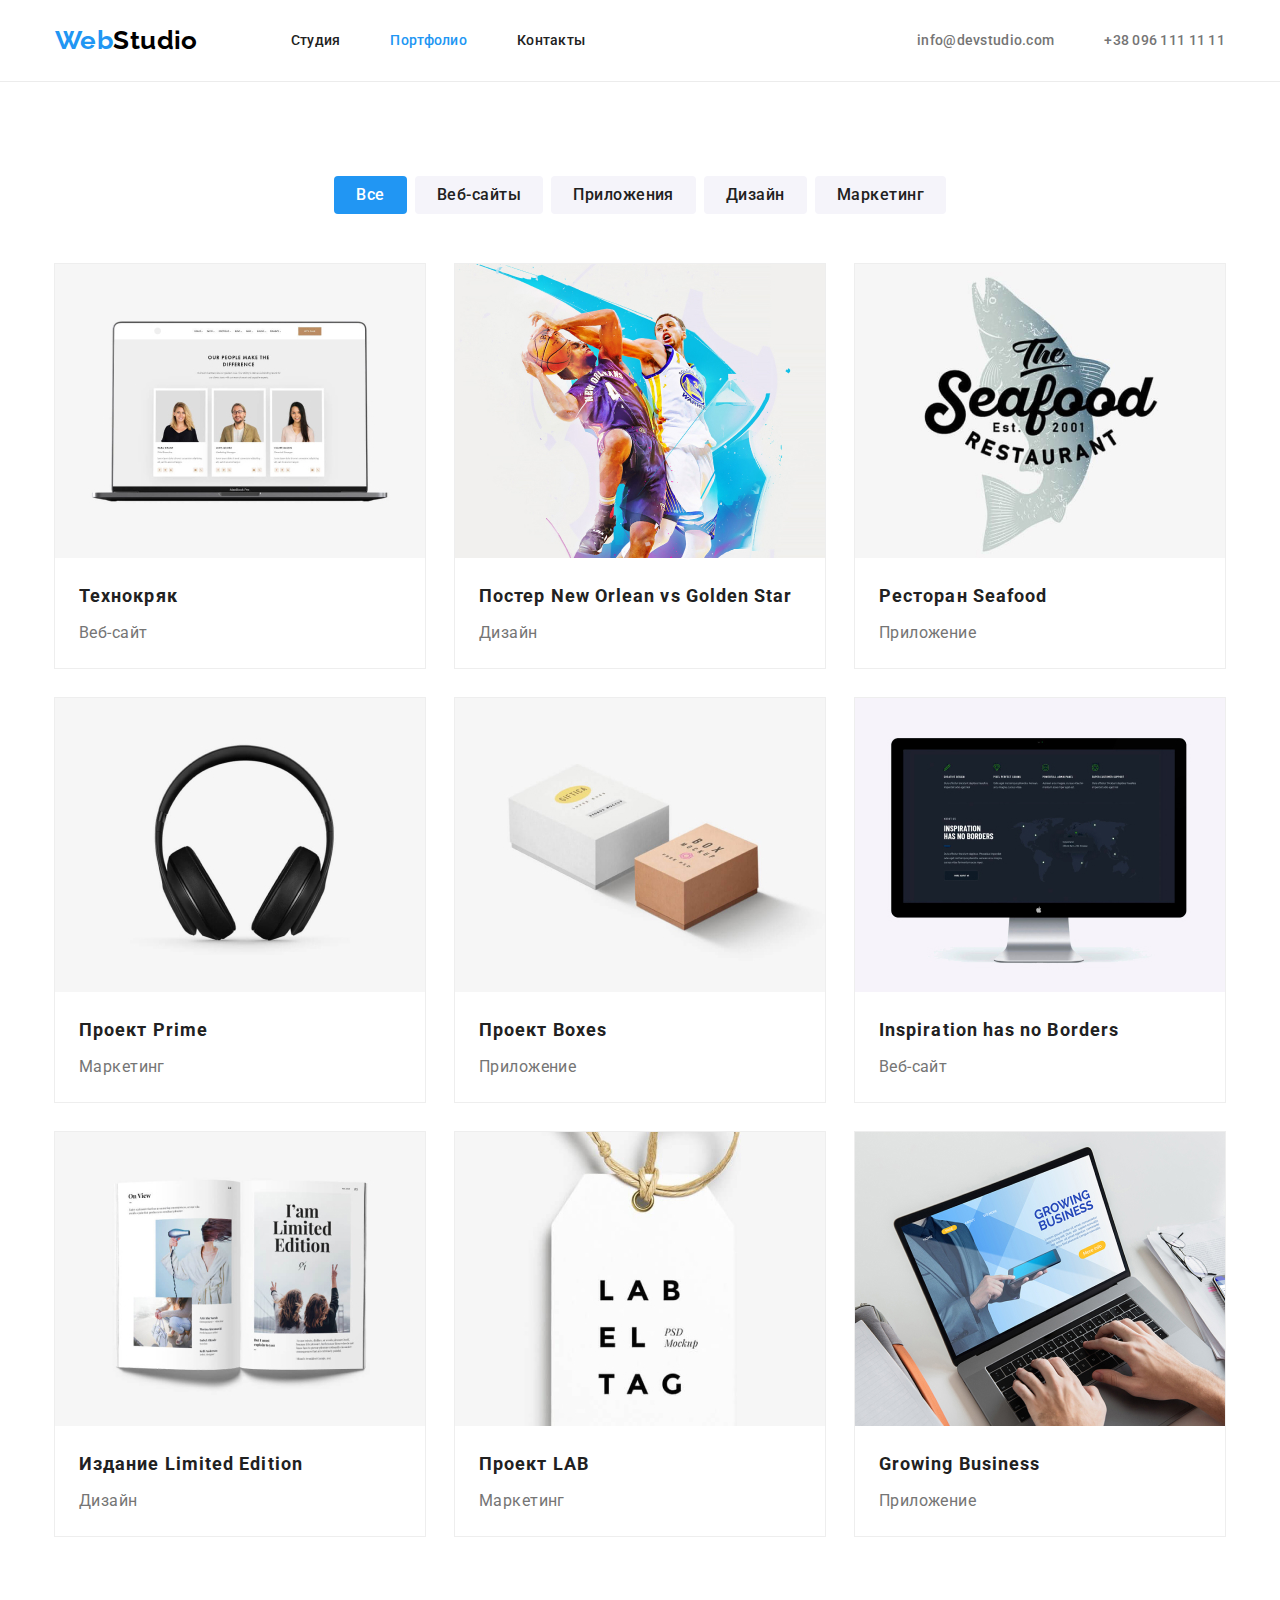
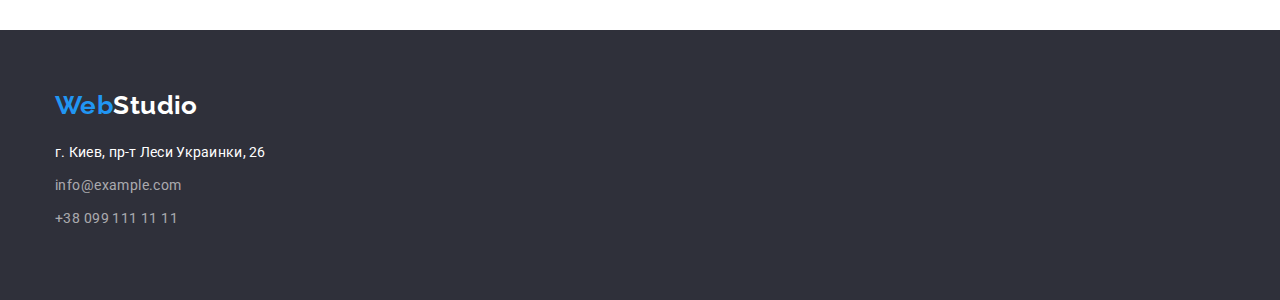
==== portfolio.html @ 04d359d9 "основа ДЗ № 4" ====
<!DOCTYPE html>
<html lang="ru">
  <head>
    <meta charset="UTF-8" />
    <meta name="viewport" content="width=device-width, initial-scale=1.0" />
    <title>Portfolio</title>
    <link rel="preconnect" href="https://fonts.gstatic.com" />
    <link
      href="https://fonts.googleapis.com/css2?family=Raleway:wght@700&family=Roboto:wght@400;500;700;900&display=swap"
      rel="stylesheet"
    />
    <link
      rel="stylesheet"
      href="https://cdnjs.cloudflare.com/ajax/libs/modern-normalize/1.0.0/modern-normalize.min.css"
    />
    <link rel="stylesheet" href="./css/styles.css" />
  </head>
  <body>
    <header class="header">
      <div class="container">
        <nav class="nav-wrapper">
          <a href="./index.html" lang="en" class="logo">
            <span class="logo-web">Web</span>Studio</a
          >

          <ul class="site-nav list">
            <li class="item"><a href="./index.html" class="link">Студия</a></li>
            <li class="item">
              <a href="./portfolio.html" class="link current">Портфолио</a>
            </li>
            <li class="item"><a href="" class="link">Контакты</a></li>
          </ul>
        </nav>

        <ul class="auth-nav list">
          <li class="item">
            <a href="mailto:info@devstudio.com" class="link"
              >info@devstudio.com</a
            >
          </li>
          <li class="item">
            <a href="tel:+380961111111" class="link">+38 096 111 11 11</a>
          </li>
        </ul>
      </div>
    </header>

    <main>
      <section class="section">
        <div class="container">
          <ul class="list btn-filter-list">
            <li class="btn-filter-item">
              <button type="button" class="btn btn-filter current">Все</button>
            </li>
            <li class="btn-filter-item">
              <button type="button" class="btn btn-filter">Веб-сайты</button>
            </li>
            <li class="btn-filter-item">
              <button type="button" class="btn btn-filter">Приложения</button>
            </li>
            <li class="btn-filter-item">
              <button type="button" class="btn btn-filter">Дизайн</button>
            </li>
            <li class="btn-filter-item">
              <button type="button" class="btn btn-filter">Маркетинг</button>
            </li>
          </ul>

          <h1 class="section-title-hidden">Портфолио</h1>

          <ul class="list cards">
            <li class="card">
              <a href="">
                <img
                  src="./images/project1.jpg"
                  alt="проект технокряк"
                  width="370"
                  height="294"
                />
                <div class="card-content">
                  <h2 class="project-title">Технокряк</h2>
                  <p class="project-subtitle">Веб-сайт</p>
                </div>
              </a>
            </li>
            <li class="card">
              <a href="">
                <img
                  src="./images/project2.jpg"
                  alt="проект Постер New Orlean vs Golden Star"
                  width="370"
                  height="294"
                />
                <div class="card-content">
                  <h2 class="project-title">
                    Постер New Orlean vs Golden Star
                  </h2>
                  <p class="project-subtitle">Дизайн</p>
                </div>
              </a>
            </li>
            <li class="card">
              <a href="">
                <img
                  src="./images/project3.jpg"
                  alt="проект Ресторан Seafood"
                  width="370"
                  height="294"
                />
                <div class="card-content">
                  <h2 class="project-title">Ресторан Seafood</h2>
                  <p class="project-subtitle">Приложение</p>
                </div>
              </a>
            </li>
            <li class="card">
              <a href="">
                <img
                  src="./images/project4.jpg"
                  alt="проект Проект Prime"
                  width="370"
                  height="294"
                />
                <div class="card-content">
                  <h2 class="project-title">Проект Prime</h2>
                  <p class="project-subtitle">Маркетинг</p>
                </div>
              </a>
            </li>
            <li class="card">
              <a href="">
                <img
                  src="./images/project5.jpg"
                  alt="проект Проект Boxes"
                  width="370"
                  height="294"
                />
                <div class="card-content">
                  <h2 class="project-title">Проект Boxes</h2>
                  <p class="project-subtitle">Приложение</p>
                </div>
              </a>
            </li>
            <li class="card">
              <a href="">
                <img
                  src="./images/project6.jpg"
                  alt="проект Inspiration has no Borders"
                  width="370"
                  height="294"
                />
                <div class="card-content">
                  <h2 class="project-title">Inspiration has no Borders</h2>
                  <p class="project-subtitle">Веб-сайт</p>
                </div>
              </a>
            </li>
            <li class="card">
              <a href="">
                <img
                  src="./images/project7.jpg"
                  alt="проект Издание Limited Edition"
                  width="370"
                  height="294"
                />
                <div class="card-content">
                  <h2 class="project-title">Издание Limited Edition</h2>
                  <p class="project-subtitle">Дизайн</p>
                </div>
              </a>
            </li>
            <li class="card">
              <a href="">
                <img
                  src="./images/project8.jpg"
                  alt="проект Проект LAB"
                  width="370"
                  height="294"
                />
                <div class="card-content">
                  <h2 class="project-title">Проект LAB</h2>
                  <p class="project-subtitle">Маркетинг</p>
                </div>
              </a>
            </li>
            <li class="card">
              <a href="">
                <img
                  src="./images/project9.jpg"
                  alt="проект Growing Business"
                  width="370"
                  height="294"
                />
                <div class="card-content">
                  <h2 class="project-title">Growing Business</h2>
                  <p class="project-subtitle">Приложение</p>
                </div>
              </a>
            </li>
          </ul>
        </div>
      </section>
    </main>

    <footer class="footer">
      <div class="container">
        <a href="./index.html" class="logo logo-footer"
          ><span class="logo-web">Web</span>Studio</a
        >

        <address>
          <ul class="auth-nav-footer list">
            <li class="item">
              <a
                href="https://goo.gl/maps/oSqtVdrNRLuUKtEEA"
                class="auth-nav address"
              >
                г. Киев, пр-т Леси Украинки, 26
              </a>
            </li>
            <li class="item">
              <a href="mailto:info@example.com" class="footer-contact"
                >info@example.com</a
              >
            </li>
            <li class="item">
              <a href="tel:+380991111111" class="footer-contact"
                >+38 099 111 11 11</a
              >
            </li>
          </ul>
        </address>
      </div>
    </footer>
  </body>
</html>
---- css/styles.css ----
:root {
  --primary-text-color: #212121;
  --secondary-text-color: #757575;
  --accent-color: #2196f3;
  --primary-bg-color: #ffffff;
  --secondary-bg-color: #2f303a;
  --third-bg-color: #f5f4fa;
}

*,
*::before,
*::after {
  box-sizing: border-box;
}

h1,
h2,
h3,
h4,
h5,
h6,
ul,
ol,
li,
p,
img,
a,
button {
  margin: 0;
  padding: 0;
}

body {
  background-color: var(--primary-bg-color);
  color: var(--primary-text-color);
  font-family: "Roboto", sans-serif;
  font-weight: 500;
  font-size: 14px;
  line-height: 1.143;
  letter-spacing: 0.03em;
}

img {
  display: block;
  /* width: 100%; */
  /* height: auto; */
}

.section-title-hidden {
  position: absolute;
  width: 1px;
  height: 1px;
  margin: -1px;
  border: 0;
  padding: 0;

  white-space: nowrap;
  clip-path: inset(100%);
  clip: rect(0 0 0 0);
  overflow: hidden;
}

.list {
  list-style: none;
}
.container {
  width: 1200px;
  margin: 0 auto;
  padding: 0 15px;
}

.header {
  border-bottom: 1px solid #ececec;
}

.header .container {
  display: flex;
  align-items: center;
}

.logo {
  padding-top: 25px;
  padding-bottom: 25px;
  margin-right: 93px;
  color: #000000;
  font-family: "Raleway", sans-serif;
  font-weight: 700;
  font-size: 26px;
  line-height: 1.192;
}

.site-nav,
.auth-nav {
  display: flex;
  letter-spacing: 0.02em;
}

.site-nav .item:not(:last-child),
.auth-nav .item:not(:last-child) {
  margin-right: 50px;
}

.site-nav .link {
  display: block;
  padding-top: 32px;
  padding-bottom: 32px;
}

.auth-nav .link {
  padding-top: 32px;
  padding-bottom: 32px;
}

.nav-wrapper {
  display: flex;
  align-items: center;
}

.auth-nav {
  margin-left: auto;
}

.section {
  padding-top: 94px;
  padding-bottom: 94px;
}

.section:nth-child(2) {
  padding-bottom: 0;
}

a,
.btn-filter {
  text-decoration: none;
  color: var(--primary-text-color);
}

.logo-web,
.site-nav .link:hover,
.site-nav .link:focus,
.auth-nav a:hover,
.auth-nav a:focus,
.auth-nav-footer a:hover,
.auth-nav-footer a:focus,
.list .current {
  color: var(--accent-color);
}

.auth-nav a,
.features-subtitle,
.project-subtitle,
.teammate-profession {
  color: var(--secondary-text-color);
}

.section.hero {
  min-height: 600px;
  padding: 200px 0;
  text-align: center;
}

.hero,
footer {
  background-color: var(--secondary-bg-color);
}

.hero-title,
.logo-footer,
.auth-nav-footer .address {
  color: var(--primary-bg-color);
}

.hero-title {
  margin-bottom: 30px;
  font-weight: 900;
  font-size: 44px;
  line-height: 1.363;
  letter-spacing: 0.06em;
  text-transform: uppercase;
}

.section-title {
  margin-bottom: 50px;
  font-weight: 700;
  font-size: 36px;
  line-height: 1.167;
  text-align: center;
}

.btn {
  display: inline-block;
  min-width: 73px;
  padding: 10px 32px;
  border: none;
  border-radius: 4px;

  font-family: inherit;
  font-weight: 700;
  font-size: 16px;
  line-height: 1.875;
  letter-spacing: 0.06em;
  text-align: center;
}

.btn-filter-list {
  display: flex;
  justify-content: center;
  align-items: center;
  margin-bottom: 50px;
}

.btn-filter {
  padding: 6px 22px;
  background-color: var(--third-bg-color);
  font-weight: 500;
  line-height: 1.625;
  letter-spacing: 0.03em;
}

.btn-filter-item:not(:last-child) {
  margin-right: 8px;
}

.btn:hover,
.btn:focus,
.btn.current {
  background-color: var(--accent-color);
  color: var(--primary-bg-color);
}

.features-title {
  margin-bottom: 10px;
  font-size: 14px;
  font-weight: 700;
  text-transform: uppercase;
}

.features-subtitle {
  font-weight: 400;
  line-height: 1.714;
}

.features-list {
  display: flex;
}

.features-list-item {
  min-width: 270px;
}

.features-list-item:not(:last-child) {
  margin-right: 30px;
}

.work-list {
  display: flex;
}

.work-list-item:not(:last-child) {
  margin-right: 30px;
}

.team {
  background-color: var(--third-bg-color);
}

.team-list {
  display: flex;
}

.teammate {
  background-color: var(--primary-bg-color);
  box-shadow: 0px 1px 3px rgba(0, 0, 0, 0.12), 0px 1px 1px rgba(0, 0, 0, 0.14),
    0px 2px 1px rgba(0, 0, 0, 0.2);
  border-radius: 0px 0px 4px 4px;
}

.teammate:not(:last-child) {
  margin-right: 30px;
}

.teammate-wrapper {
  padding: 30px;
}

.teammate-name {
  margin-bottom: 10px;
}

.teammate-name,
.teammate-profession {
  font-weight: 500;
  font-size: 16px;
  line-height: 1.187;
  text-align: center;
}

.teammate-profession {
  font-weight: 400;
}

address {
  font-style: inherit;
  font-weight: 400;
  line-height: 1.714;
  letter-spacing: 0.03em;
}

.cards {
  display: flex;
  flex-wrap: wrap;
  margin-top: -30px;
  margin-left: -30px;
}

.card {
  width: calc((100% - 60px - 30px) / 3);
  margin-top: 30px;
  margin-left: 30px;
  outline: 1px solid #eeeeee;
}

.card-content {
  padding: 20px 24px;
}

.project-title {
  margin-bottom: 4px;
  font-weight: 700;
  font-size: 18px;
  line-height: 2;
  letter-spacing: 0.06em;
}

.project-subtitle {
  font-weight: 400;
  font-size: 16px;
  line-height: 1.875;
}

.auth-nav-footer .footer-contact {
  color: rgba(255, 255, 255, 0.6);
}

.auth-nav-footer .item:not(last-child) {
  margin-bottom: 9px;
}

.footer {
  padding: 60px 0;
}

.logo-footer {
  padding-top: 0;
  padding-bottom: 0;
  display: inline-block;
  margin-bottom: 20px;
}
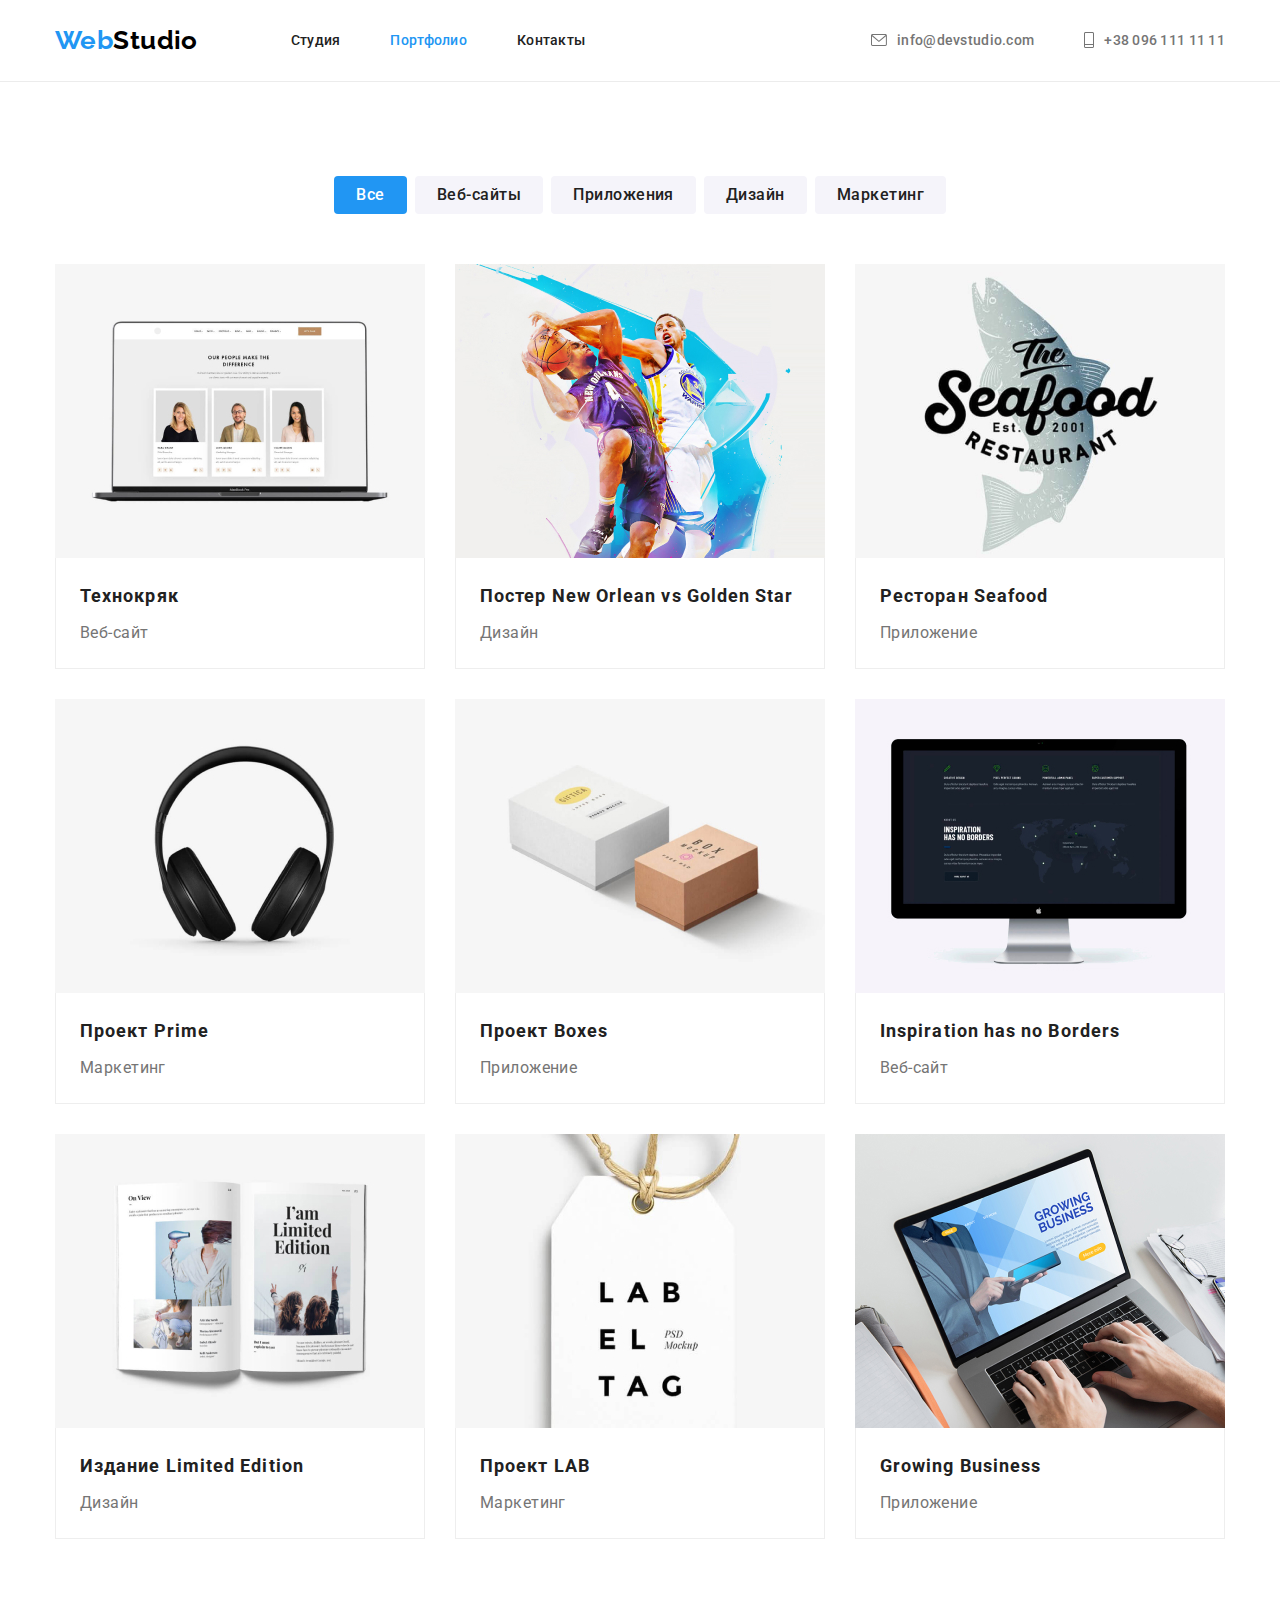
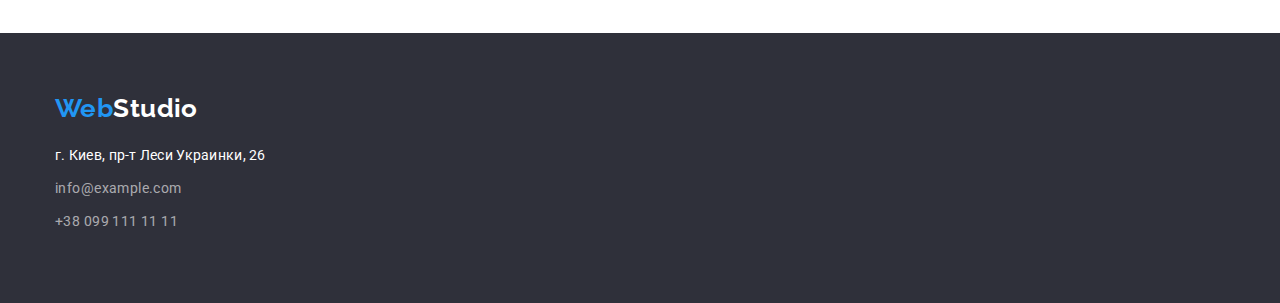
==== commit baa81ad0: "портфолио: скопирован header" ====
--- a/portfolio.html
+++ b/portfolio.html
@@ -24,7 +24,9 @@
           >
 
           <ul class="site-nav list">
-            <li class="item"><a href="./index.html" class="link">Студия</a></li>
+            <li class="item">
+              <a href="./index.html" class="link">Студия</a>
+            </li>
             <li class="item">
               <a href="./portfolio.html" class="link current">Портфолио</a>
             </li>
@@ -34,12 +36,30 @@
 
         <ul class="auth-nav list">
           <li class="item">
-            <a href="mailto:info@devstudio.com" class="link"
-              >info@devstudio.com</a
+            <a href="mailto:info@devstudio.com" class="auth-nav-link">
+              <svg
+                class="header-icon"
+                width="16"
+                height="12"
+                aria-label="envelope"
+              >
+                <use href="./icons/sprite.svg#envelope"></use>
+              </svg>
+              info@devstudio.com</a
             >
           </li>
           <li class="item">
-            <a href="tel:+380961111111" class="link">+38 096 111 11 11</a>
+            <a href="tel:+380961111111" class="auth-nav-link"
+              ><svg
+                class="header-icon"
+                width="10"
+                height="16"
+                aria-label="phone"
+              >
+                <use href="./icons/sprite.svg#phone"></use>
+              </svg>
+              +38 096 111 11 11</a
+            >
           </li>
         </ul>
       </div>
--- a/css/styles.css
+++ b/css/styles.css
@@ -5,6 +5,7 @@
   --primary-bg-color: #ffffff;
   --secondary-bg-color: #2f303a;
   --third-bg-color: #f5f4fa;
+  --icon-color: #afb1b8;
 }
 
 *,
@@ -30,6 +31,12 @@
   padding: 0;
 }
 
+img {
+  display: block;
+  max-width: 100%;
+  height: auto;
+}
+
 body {
   background-color: var(--primary-bg-color);
   color: var(--primary-text-color);
@@ -40,12 +47,6 @@
   letter-spacing: 0.03em;
 }
 
-img {
-  display: block;
-  /* width: 100%; */
-  /* height: auto; */
-}
-
 .section-title-hidden {
   position: absolute;
   width: 1px;
@@ -63,6 +64,7 @@
 .list {
   list-style: none;
 }
+
 .container {
   width: 1200px;
   margin: 0 auto;
@@ -106,9 +108,17 @@
   padding-bottom: 32px;
 }
 
-.auth-nav .link {
+.auth-nav-link {
+  display: flex;
+  align-items: center;
   padding-top: 32px;
   padding-bottom: 32px;
+  color: var(--secondary-text-color);
+}
+
+.header-icon {
+  margin-right: 10px;
+  fill: currentColor;
 }
 
 .nav-wrapper {
@@ -138,8 +148,8 @@
 .logo-web,
 .site-nav .link:hover,
 .site-nav .link:focus,
-.auth-nav a:hover,
-.auth-nav a:focus,
+.auth-nav-link:hover,
+.auth-nav-link:focus,
 .auth-nav-footer a:hover,
 .auth-nav-footer a:focus,
 .list .current {
@@ -157,6 +167,15 @@
   min-height: 600px;
   padding: 200px 0;
   text-align: center;
+  background-color: rgba(47, 48, 58, 0.4);
+  background-image: linear-gradient(
+      to right,
+      rgba(47, 48, 58, 0.4),
+      rgba(47, 48, 58, 0.4)
+    ),
+    url(../images/hero-bg.jpg);
+  background-repeat: no-repeat;
+  background-position: center;
 }
 
 .hero,
@@ -228,6 +247,21 @@
   color: var(--primary-bg-color);
 }
 
+.feature-icon-bg {
+  display: flex;
+  justify-content: center;
+  align-items: center;
+  width: 270px;
+  height: 120px;
+  background-color: var(--third-bg-color);
+  margin-bottom: 30px;
+}
+
+.feature-icon {
+  width: 70px;
+  height: 70px;
+}
+
 .features-title {
   margin-bottom: 10px;
   font-size: 14px;
@@ -237,7 +271,7 @@
 
 .features-subtitle {
   font-weight: 400;
-  line-height: 1.714;
+  line-height: 1.715;
 }
 
 .features-list {
@@ -297,15 +331,101 @@
 
 .teammate-profession {
   font-weight: 400;
+  margin-bottom: 16px;
+}
+
+.socials {
+  display: flex;
+  justify-content: space-around;
+}
+
+.social-link {
+  display: flex;
+  justify-content: center;
+  align-items: center;
+  width: 44px;
+  height: 44px;
+  border-radius: 50%;
+  color: var(--icon-color);
+}
+
+.social-link:hover,
+.social-link:focus {
+  background-color: var(--accent-color);
+  color: var(--primary-bg-color);
+  cursor: pointer;
+}
+
+.social-icon,
+.client-icon {
+  fill: currentColor;
+}
+
+.clients-list {
+  display: flex;
+  justify-content: space-between;
+}
+
+.client-link {
+  display: flex;
+  justify-content: center;
+  align-items: center;
+  width: 170px;
+  height: 90px;
+  border-radius: 4px;
+  border: 1px solid var(--icon-color);
+  color: var(--icon-color);
+}
+
+.client-link:hover,
+.client-link:focus {
+  border: 1px solid var(--accent-color);
+  color: var(--accent-color);
+}
+
+.container.footer-wrap {
+  display: flex;
 }
 
 address {
+  margin-right: 70px;
   font-style: inherit;
   font-weight: 400;
   line-height: 1.714;
   letter-spacing: 0.03em;
 }
 
+.footer-social-title {
+  margin-bottom: 20px;
+  color: var(--primary-bg-color);
+  text-transform: uppercase;
+}
+
+.footer-social {
+  width: 206px;
+}
+
+.footer-social-link {
+  display: flex;
+  justify-content: center;
+  align-items: center;
+  width: 44px;
+  height: 44px;
+  border-radius: 50%;
+  background-color: rgba(255, 255, 255, 0.1);
+  color: var(--primary-bg-color);
+}
+
+.footer-social-link:hover,
+.footer-social-link:focus {
+  background-color: var(--accent-color);
+  cursor: pointer;
+}
+
+.footer-social-icon {
+  fill: currentColor;
+}
+
 .cards {
   display: flex;
   flex-wrap: wrap;
@@ -314,14 +434,22 @@
 }
 
 .card {
-  width: calc((100% - 60px - 30px) / 3);
+  flex-basis: calc((100% / 3 - 30px));
   margin-top: 30px;
   margin-left: 30px;
-  outline: 1px solid #eeeeee;
+}
+
+.card:hover,
+.card:focus {
+  box-shadow: 0px 1px 1px rgba(0, 0, 0, 0.12), 0px 4px 4px rgba(0, 0, 0, 0.06),
+    1px 4px 6px rgba(0, 0, 0, 0.16);
 }
 
 .card-content {
   padding: 20px 24px;
+  border-right: 1px solid #eeeeee;
+  border-bottom: 1px solid #eeeeee;
+  border-left: 1px solid #eeeeee;
 }
 
 .project-title {
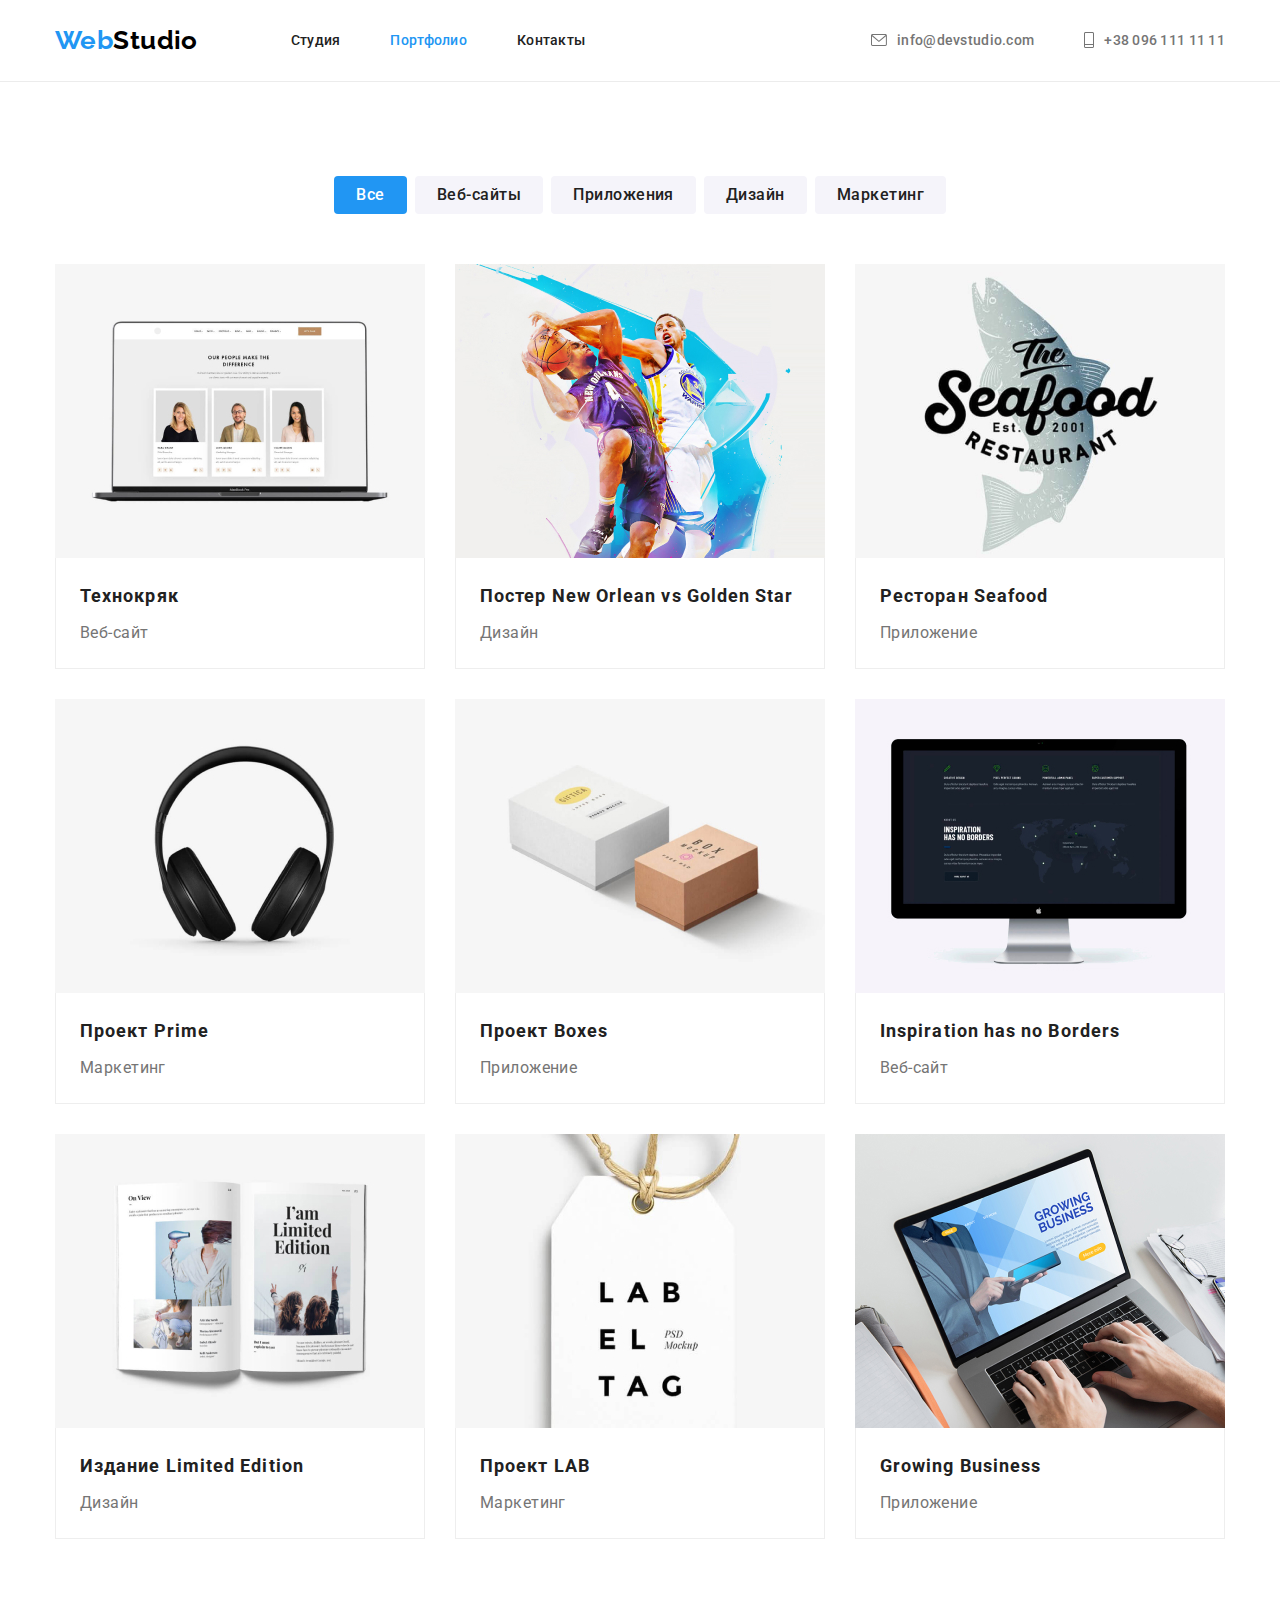
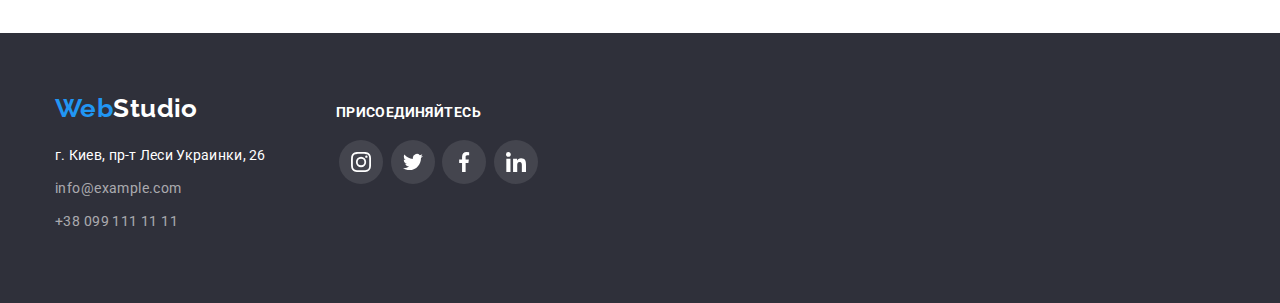
==== commit dab01c93: "добавлены размеры иконок feature" ====
--- a/portfolio.html
+++ b/portfolio.html
@@ -223,33 +223,89 @@
     </main>
 
     <footer class="footer">
-      <div class="container">
-        <a href="./index.html" class="logo logo-footer"
-          ><span class="logo-web">Web</span>Studio</a
-        >
-
-        <address>
-          <ul class="auth-nav-footer list">
-            <li class="item">
-              <a
-                href="https://goo.gl/maps/oSqtVdrNRLuUKtEEA"
-                class="auth-nav address"
-              >
-                г. Киев, пр-т Леси Украинки, 26
-              </a>
-            </li>
-            <li class="item">
-              <a href="mailto:info@example.com" class="footer-contact"
-                >info@example.com</a
-              >
-            </li>
-            <li class="item">
-              <a href="tel:+380991111111" class="footer-contact"
-                >+38 099 111 11 11</a
-              >
+      <div class="container footer-wrap">
+        <div class="footer-address">
+          <a href="./index.html" class="logo logo-footer"
+            ><span class="logo-web">Web</span>Studio</a
+          >
+
+          <address>
+            <ul class="auth-nav-footer list">
+              <li class="item">
+                <a
+                  href="https://goo.gl/maps/oSqtVdrNRLuUKtEEA"
+                  class="auth-nav address"
+                >
+                  г. Киев, пр-т Леси Украинки, 26
+                </a>
+              </li>
+              <li class="item">
+                <a href="mailto:info@example.com" class="footer-contact"
+                  >info@example.com</a
+                >
+              </li>
+              <li class="item">
+                <a href="tel:+380991111111" class="footer-contact"
+                  >+38 099 111 11 11</a
+                >
+              </li>
+            </ul>
+          </address>
+        </div>
+
+        <div class="footer-social">
+          <b class="footer-social-title">присоединяйтесь</b>
+          <ul class="list socials">
+            <li class="social-item">
+              <a href="" class="footer-social-link">
+                <svg
+                  class="footer-social-icon"
+                  width="20"
+                  height="20"
+                  aria-label="instagram"
+                >
+                  <use href="./icons/sprite.svg#instagram"></use>
+                </svg>
+              </a>
+            </li>
+            <li class="social-item">
+              <a href="" class="footer-social-link">
+                <svg
+                  class="footer-social-icon"
+                  width="20"
+                  height="20"
+                  aria-label="twitter"
+                >
+                  <use href="./icons/sprite.svg#twitter"></use>
+                </svg>
+              </a>
+            </li>
+            <li class="social-item">
+              <a href="" class="footer-social-link">
+                <svg
+                  class="footer-social-icon"
+                  width="20"
+                  height="20"
+                  aria-label="facebook"
+                >
+                  <use href="./icons/sprite.svg#facebook"></use>
+                </svg>
+              </a>
+            </li>
+            <li class="social-item">
+              <a href="" class="footer-social-link">
+                <svg
+                  class="footer-social-icon"
+                  width="20"
+                  height="20"
+                  aria-label="linkedin"
+                >
+                  <use href="./icons/sprite.svg#linkedin"></use>
+                </svg>
+              </a>
             </li>
           </ul>
-        </address>
+        </div>
       </div>
     </footer>
   </body>
--- a/css/styles.css
+++ b/css/styles.css
@@ -385,6 +385,7 @@
 
 .container.footer-wrap {
   display: flex;
+  align-items: baseline;
 }
 
 address {
@@ -396,6 +397,7 @@
 }
 
 .footer-social-title {
+  display: inline-block;
   margin-bottom: 20px;
   color: var(--primary-bg-color);
   text-transform: uppercase;
